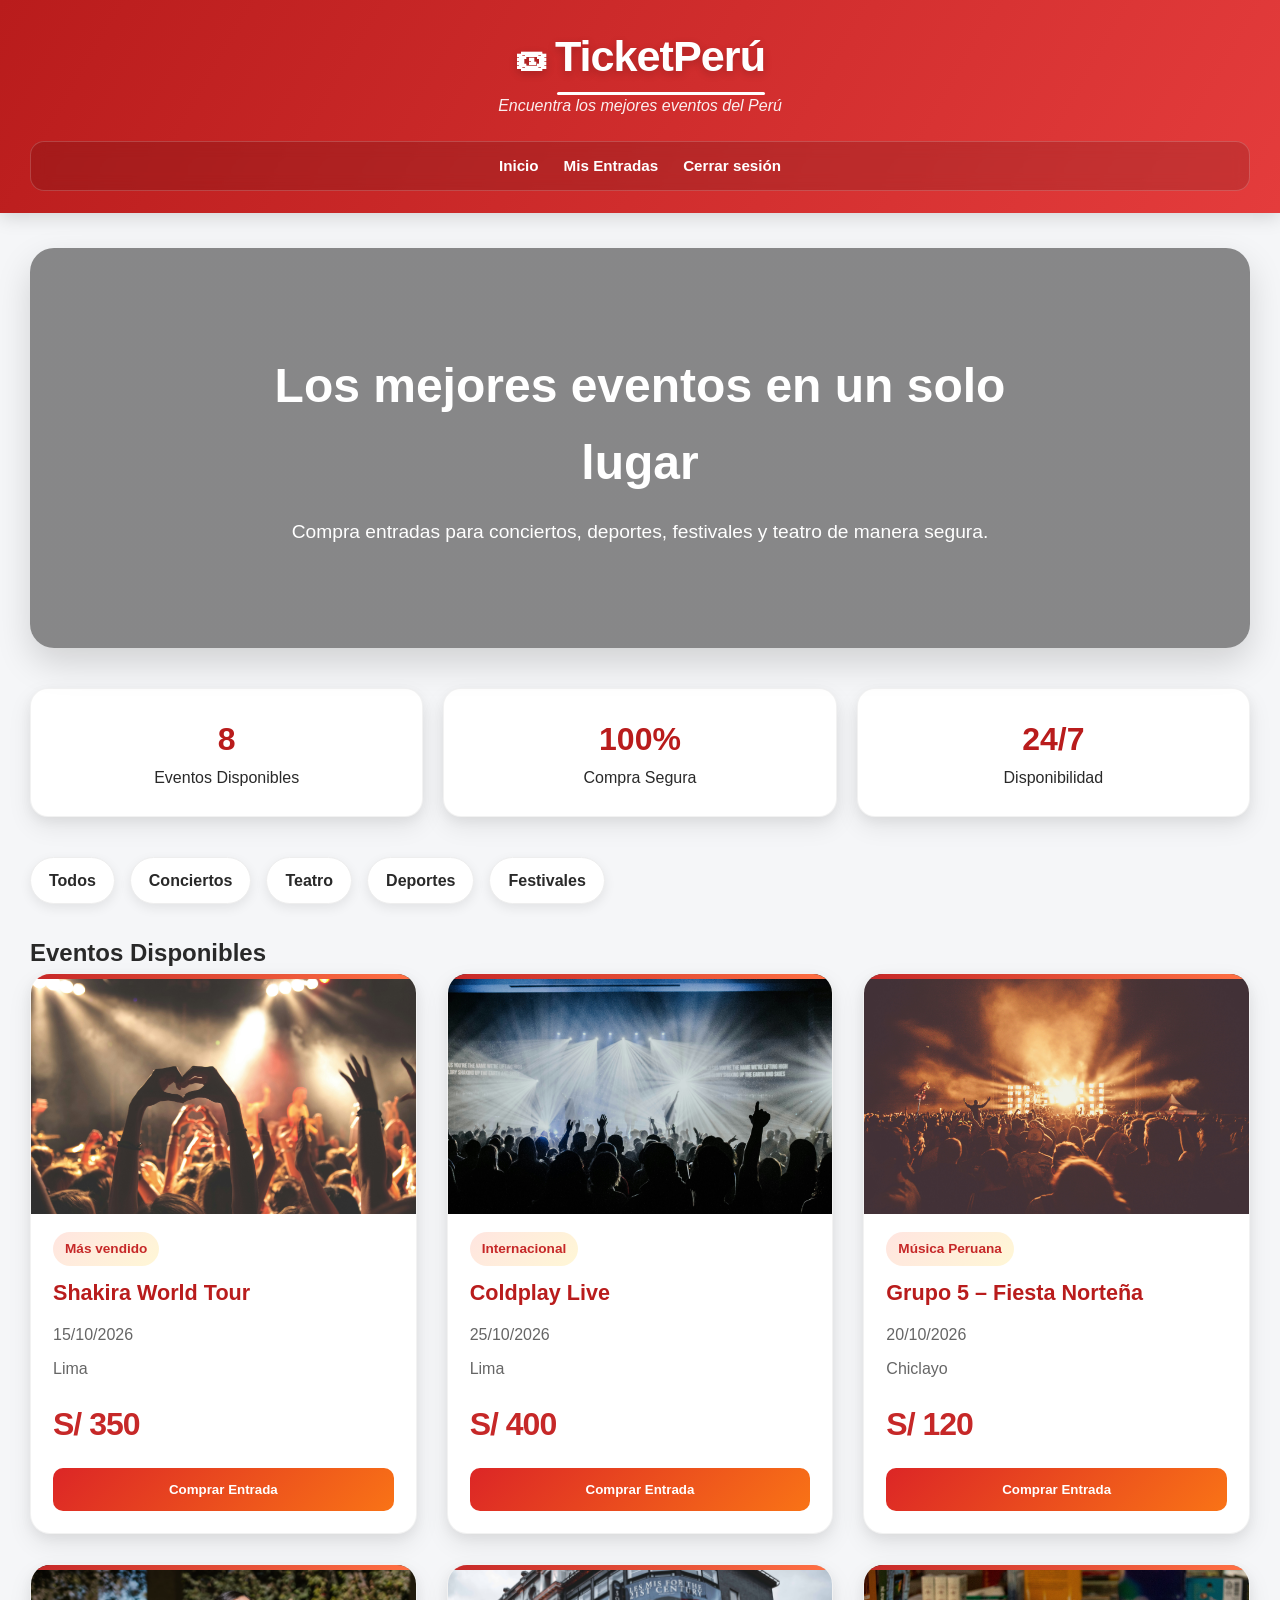
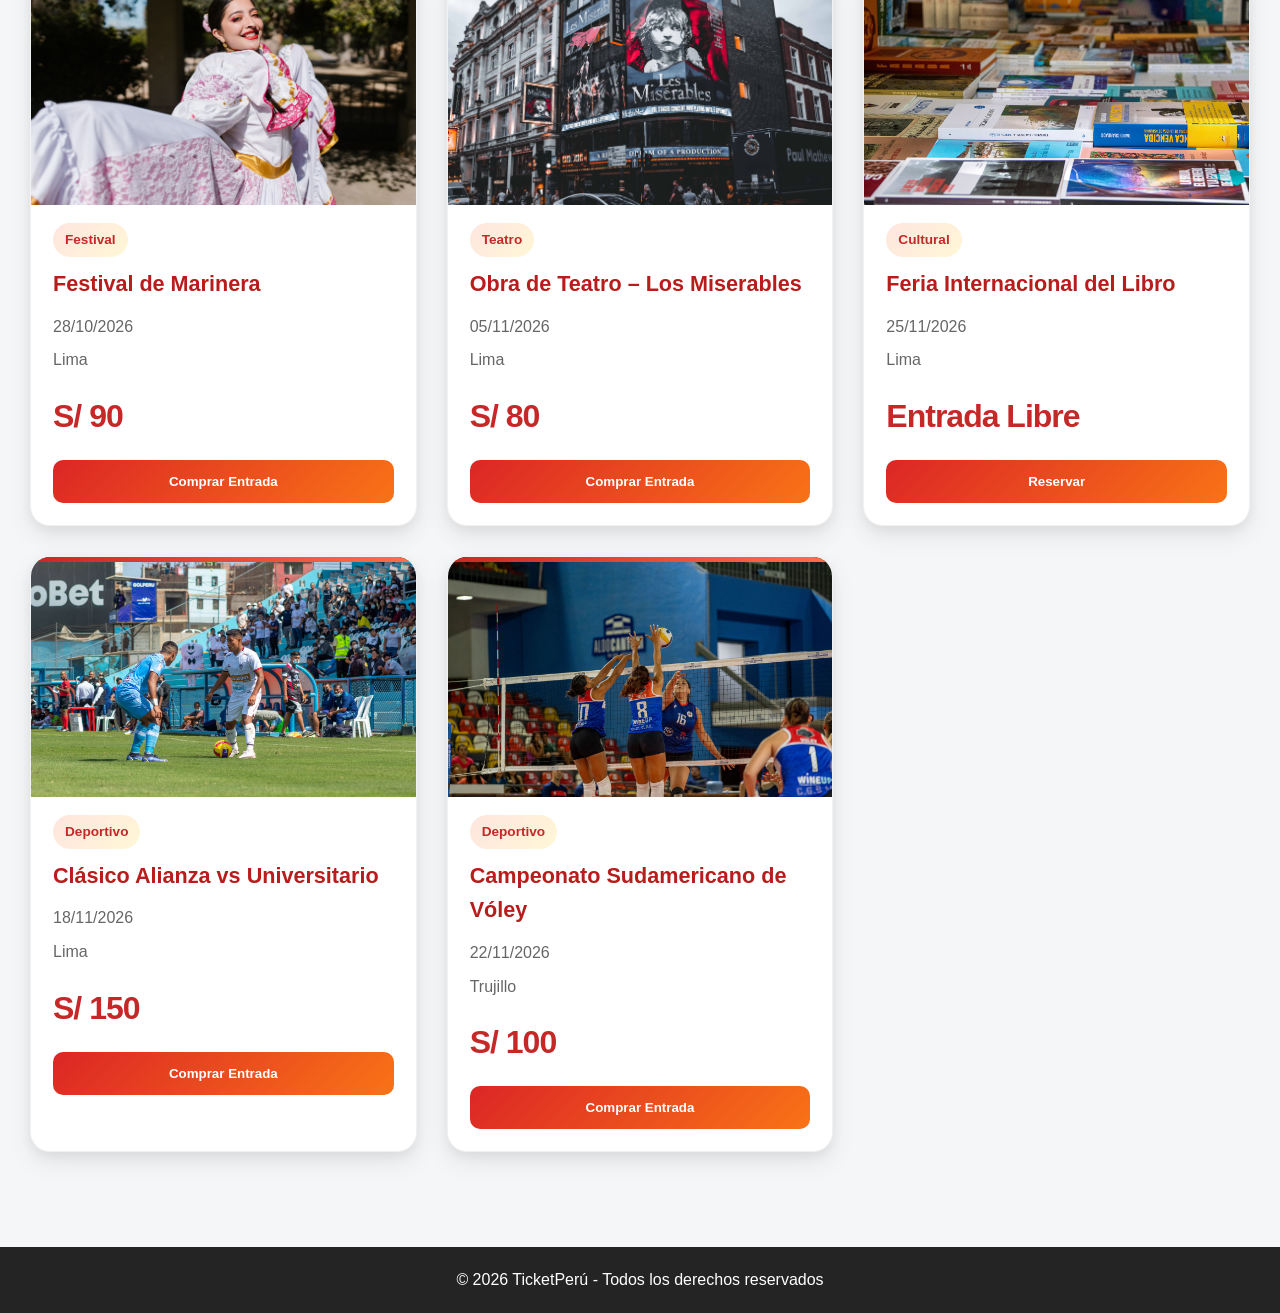
==== html/catalogo.html @ 8ddb6678 "Proyecto TicketPeru completo" ====
<!DOCTYPE html>
<html lang="es">

<head>
    <meta charset="UTF-8">
    <meta name="viewport" content="width=device-width, initial-scale=1.0">
    <title>Catálogo - TicketPerú</title>
    <link rel="stylesheet" href="../css/catalogo.css">
</head>

<body>

    <header>
        <h1>TicketPerú</h1>
        <p>Encuentra los mejores eventos del Perú</p>

        <nav>
            <a href="../index.html">Inicio</a>
            <a href="consulta.html">Mis Entradas</a>
             <button id="btn-cerrar">Cerrar sesión</button>
        </nav>
    </header>

    <main>

        <section class="hero">
            <div class="hero-content">
                <h2>Los mejores eventos en un solo lugar</h2>
                <p>Compra entradas para conciertos, deportes, festivales y teatro de manera segura.</p>
            </div>
        </section>

        <section class="stats">
            <div>
                <h3>8</h3>
                <p>Eventos Disponibles</p>
            </div>

            <div>
                <h3>100%</h3>
                <p>Compra Segura</p>
            </div>

            <div>
                <h3>24/7</h3>
                <p>Disponibilidad</p>
            </div>
        </section>

        <div class="categorias">

    <span onclick="filtrar('todos')">
        Todos
    </span>

    <span onclick="filtrar('conciertos')">
         Conciertos
    </span>

    <span onclick="filtrar('teatro')">
         Teatro
    </span>

    <span onclick="filtrar('deportes')">
         Deportes
    </span>

    <span onclick="filtrar('festivales')">
         Festivales
    </span>

</div>

        <h2>Eventos Disponibles</h2>

        <section class="grid-eventos">

    <!-- SHAKIRA -->
    <div class="evento" data-categoria="conciertos">

        <img src="../img/skra.jpg" alt="Shakira World Tour">

        <div class="evento-info">

            <span class="badge">
                Más vendido
            </span>

            <h3>Shakira World Tour</h3>

            <p> 15/10/2026</p>
            <p> Lima</p>

            <div class="precio">
                S/ 350
            </div>

            <button onclick="window.location.href='pago.html?evento=Shakira_World_Tour'">
                Comprar Entrada
            </button>

        </div>

    </div>

    <!-- COLDPLAY -->
    <div class="evento" data-categoria="conciertos">

        <img src="../img/clpy.jpg" alt="Coldplay Live">

        <div class="evento-info">

            <span class="badge">
                Internacional
            </span>

            <h3>Coldplay Live</h3>

            <p> 25/10/2026</p>
            <p> Lima</p>

            <div class="precio">
                S/ 400
            </div>

            <button onclick="window.location.href='pago.html?evento=Coldplay_Live'">
                Comprar Entrada
            </button>

        </div>

    </div>

    <!-- GRUPO 5 -->
    <div class="evento" data-categoria="conciertos">

        <img src="../img/gp5.jpg" alt="Grupo 5 - Fiesta Norteña">

        <div class="evento-info">

            <span class="badge">
                Música Peruana
            </span>

            <h3>Grupo 5 – Fiesta Norteña</h3>

            <p> 20/10/2026</p>
            <p> Chiclayo</p>

            <div class="precio">
                S/ 120
            </div>

            <button onclick="window.location.href='pago.html?evento=Grupo5_Fiesta_Norteña'">
                Comprar Entrada
            </button>

        </div>

    </div>

    <!-- FESTIVAL -->
    <div class="evento" data-categoria="festivales">

        <img src="../img/festivalM.jpg" alt="Festival de Marinera">

        <div class="evento-info">

            <span class="badge">
                Festival
            </span>

            <h3>Festival de Marinera</h3>

            <p> 28/10/2026</p>
            <p> Lima</p>

            <div class="precio">
                S/ 90
            </div>

            <button onclick="window.location.href='pago.html?evento=Festival_Marinera'">
                Comprar Entrada
            </button>

        </div>

    </div>

    <!-- BROADWAY -->
    <div class="evento" data-categoria="teatro">

        <img src="../img/broadway.jpg" alt="Obra de teatro">

        <div class="evento-info">

            <span class="badge">
                Teatro
            </span>

            <h3>Obra de Teatro – Los Miserables</h3>

            <p> 05/11/2026</p>
            <p> Lima</p>

            <div class="precio">
                S/ 80
            </div>

            <button onclick="window.location.href='pago.html?evento=Broadway_Teatro'">
                Comprar Entrada
            </button>

        </div>

    </div>

    <!-- FERIA LIBRO -->
    <div class="evento" data-categoria="teatro">

        <img src="../img/libro.jpg" alt="Feria del Libro">

        <div class="evento-info">

            <span class="badge">
                Cultural
            </span>

            <h3>Feria Internacional del Libro</h3>

            <p> 25/11/2026</p>
            <p> Lima</p>

            <div class="precio">
                Entrada Libre
            </div>

            <button onclick="window.location.href='pago.html?evento=Feria_Libro'">
                Reservar
            </button>

        </div>

    </div>

    <!-- FUTBOL -->
    <div class="evento" data-categoria="deportes">

        <img src="../img/futbol.jpg" alt="Clásico Alianza vs Universitario">

        <div class="evento-info">

            <span class="badge">
                Deportivo
            </span>

            <h3>Clásico Alianza vs Universitario</h3>

            <p> 18/11/2026</p>
            <p> Lima</p>

            <div class="precio">
                S/ 150
            </div>

            <button onclick="window.location.href='pago.html?evento=Clasico_Futbol'">
                Comprar Entrada
            </button>

        </div>

    </div>

    <!-- VOLEY -->
    <div class="evento" data-categoria="deportes">

        <img src="../img/voley.jpg" alt="Campeonato Sudamericano de Vóley">

        <div class="evento-info">

            <span class="badge">
                Deportivo
            </span>

            <h3>Campeonato Sudamericano de Vóley</h3>

            <p> 22/11/2026</p>
            <p> Trujillo</p>

            <div class="precio">
                S/ 100
            </div>

            <button onclick="window.location.href='pago.html?evento=Sudamericano_Voley'">
                Comprar Entrada
            </button>

        </div>

    </div>

</section>

    </main>

    <footer>
        <p>© 2026 TicketPerú - Todos los derechos reservados</p>
    </footer>

<script>

function filtrar(categoria){

    const eventos =
        document.querySelectorAll(".evento");

    eventos.forEach(evento => {

        if(
            categoria === "todos" ||
            evento.dataset.categoria === categoria
        ){

            evento.style.display = "block";

        } else {

            evento.style.display = "none";
        }

    });
}

/* CERRAR SESIÓN */

const btnCerrar =
    document.getElementById("btn-cerrar");

btnCerrar?.addEventListener("click", () => {

    if (!confirm("¿Desea cerrar sesión?")) {
        return;
    }

    sessionStorage.removeItem("usuario");

    window.location.href = "login.html";
});

</script>

 <script type="module" src="../js/auth/auth.js"></script>

</body>

</html>
---- css/catalogo.css ----
*{
    margin:0;
    padding:0;
    box-sizing:border-box;
}

body{
    font-family:'Segoe UI',Arial,sans-serif;
    background:#f5f6f8;
    color:#292929;
    line-height:1.6;
    min-height:100vh;
}

header{
    background:linear-gradient(120deg,#b91c1c,#ef4444,#f97316);
    background-size:250% 250%;
    animation:moverGradiente 12s ease infinite;
    color:white;
    padding:22px 30px;
    text-align:center;
    box-shadow:0 4px 18px rgba(0,0,0,.15);
}

header h1{
    display:inline-block;
    position:relative;
    font-family:'Trebuchet MS','Segoe UI',sans-serif;
    font-size:2.7rem;
    font-weight:800;
    letter-spacing:-1px;
    margin-bottom:2px;
    text-shadow:0 3px 8px rgba(0,0,0,.18);
}

header h1::before{
    content:"🎟";
    margin-right:9px;
    font-size:2rem;
}

header h1::after{
    content:"";
    position:absolute;
    left:42px;
    right:0;
    bottom:-4px;
    height:3px;
    background:white;
    border-radius:10px;
}

header p{
    font-size:1rem;
    font-style:italic;
    opacity:.92;
}

nav{
    display:flex;
    justify-content:center;
    align-items:center;
    gap:25px;
    flex-wrap:wrap;
    margin-top:22px;
    padding:12px 15px;
    background:rgba(0,0,0,.12);
    border:1px solid rgba(255,255,255,.18);
    border-radius:14px;
    backdrop-filter:blur(8px);
}

nav a,
nav button{
    color:white;
    text-decoration:none;
    font-weight:600;
    font-size:.95rem;
    background:none;
    border:none;
    cursor:pointer;
    position:relative;
}

nav a::after,
nav button::after{
    content:"";
    position:absolute;
    left:0;
    bottom:-6px;
    width:0;
    height:2px;
    background:white;
    transition:.3s;
}

nav a:hover::after,
nav button:hover::after{
    width:100%;
}

main{
    width:100%;
    max-width:1300px;
    margin:auto;
    padding:35px 30px;
}

.hero{
    position:relative;
    height:400px;
    border-radius:24px;
    overflow:hidden;
    margin-bottom:40px;
    background:
    linear-gradient(rgba(0,0,0,.45),rgba(0,0,0,.45)),
    url("../img/banner.jpg");
    background-size:cover;
    background-position:center;
    display:flex;
    justify-content:center;
    align-items:center;
    text-align:center;
    color:white;
    box-shadow:0 15px 35px rgba(0,0,0,.15);
}

.hero-content{
    max-width:800px;
    padding:20px;
}

.hero-content h2{
    font-size:3rem;
    margin-bottom:15px;
    color:white;
}

.hero-content p{
    font-size:1.2rem;
}

.stats{
    display:grid;
    grid-template-columns:repeat(auto-fit,minmax(220px,1fr));
    gap:20px;
    margin-bottom:40px;
}

.stats div{
    background:white;
    border-radius:18px;
    padding:25px;
    text-align:center;
    border:1px solid rgba(0,0,0,.05);
    box-shadow:
    0 10px 25px rgba(0,0,0,.08),
    0 4px 12px rgba(0,0,0,.05);
    transition:.3s;
}

.stats div:hover{
    transform:translateY(-4px);
}

.stats h3{
    color:#b91c1c;
    font-size:2rem;
}

.categorias{
    display:flex;
    flex-wrap:wrap;
    gap:15px;
    margin-bottom:30px;
}

.categorias span{
    background:white;
    padding:10px 18px;
    border-radius:30px;
    cursor:pointer;
    font-weight:600;
    border:1px solid #eee;
    box-shadow:0 4px 12px rgba(0,0,0,.08);
    transition:.3s;
}

.categorias span:hover{
    background:#c62828;
    color:white;
}

.categoria-activa{
    background:#c62828 !important;
    color:white !important;
}

.grid-eventos{
    display:grid;
    grid-template-columns:repeat(auto-fit,minmax(300px,1fr));
    gap:30px;
}

.evento{
    position:relative;
    background:white;
    border-radius:20px;
    overflow:hidden;
    border:1px solid rgba(0,0,0,.05);
    box-shadow:
    0 10px 25px rgba(0,0,0,.08),
    0 4px 12px rgba(0,0,0,.05);
    transition:.35s ease;
    animation:aparecerCard .6s ease;
}

.evento::before{
    content:"";
    position:absolute;
    top:0;
    left:0;
    width:100%;
    height:5px;
    background:linear-gradient(90deg,#c62828,#ff7043);
}

.evento:hover{
    transform:translateY(-8px) scale(1.02);
}

.evento img{
    width:100%;
    height:240px;
    object-fit:cover;
    display:block;
    transition:.4s;
}

.evento:hover img{
    transform:scale(1.05);
}

.badge{
    display:inline-block;
    margin:18px 22px 10px;
    padding:6px 12px;
    border-radius:20px;
    background:
    linear-gradient(
        135deg,
        #ffe5e0,
        #fff7d6
    );
    color:#c62828;
    font-size:.85rem;
    font-weight:600;
}

.evento h3{
    margin:0 22px 12px;
    color:#b91c1c;
    font-size:1.35rem;
}

.evento p{
    margin:0 22px 8px;
    color:#666;
}

.precio{
    margin:18px 22px;
    color:#c62828;
    font-size:2rem;
    font-weight:800;
    letter-spacing:-1px;
}

.evento button{
    width:calc(100% - 44px);
    margin:0 22px 22px;
    border:none;
    border-radius:10px;
    padding:14px;
    background:linear-gradient(
        135deg,
        #dc2626,
        #f97316
    );
    color:white;
    font-weight:700;
    cursor:pointer;
    position:relative;
    overflow:hidden;
    transition:.3s;
}

.evento button:hover{
    transform:translateY(-2px);
    box-shadow:0 8px 20px rgba(220,38,38,.25);
}

.evento button::after{
    content:"→";
    position:absolute;
    right:18px;
    opacity:0;
    transition:.3s;
}

.evento button:hover::after{
    opacity:1;
    right:14px;
}

#btnPanelAdmin{
    display:none;
}

footer{
    margin-top:60px;
    background:#242424;
    color:white;
    text-align:center;
    padding:20px;
}

@keyframes moverGradiente{
    0%{background-position:0% 50%;}
    50%{background-position:100% 50%;}
    100%{background-position:0% 50%;}
}

@keyframes aparecerCard{
    from{
        opacity:0;
        transform:translateY(20px);
    }

    to{
        opacity:1;
        transform:translateY(0);
    }
}

@media(max-width:900px){

    main{
        padding:30px 20px;
    }

    .hero{
        height:300px;
    }

    .hero-content h2{
        font-size:2.4rem;
    }
}

@media(max-width:600px){

    header{
        padding:18px 15px;
    }

    header h1{
        font-size:2.2rem;
    }

    nav{
        flex-direction:column;
        gap:15px;
    }

    main{
        padding:25px 15px;
    }

    .hero{
        height:260px;
    }

    .hero-content h2{
        font-size:2rem;
    }

    .hero-content p{
        font-size:1rem;
    }

    .stats{
        grid-template-columns:1fr;
    }

    .grid-eventos{
        grid-template-columns:1fr;
    }

    .evento img{
        height:220px;
    }
}
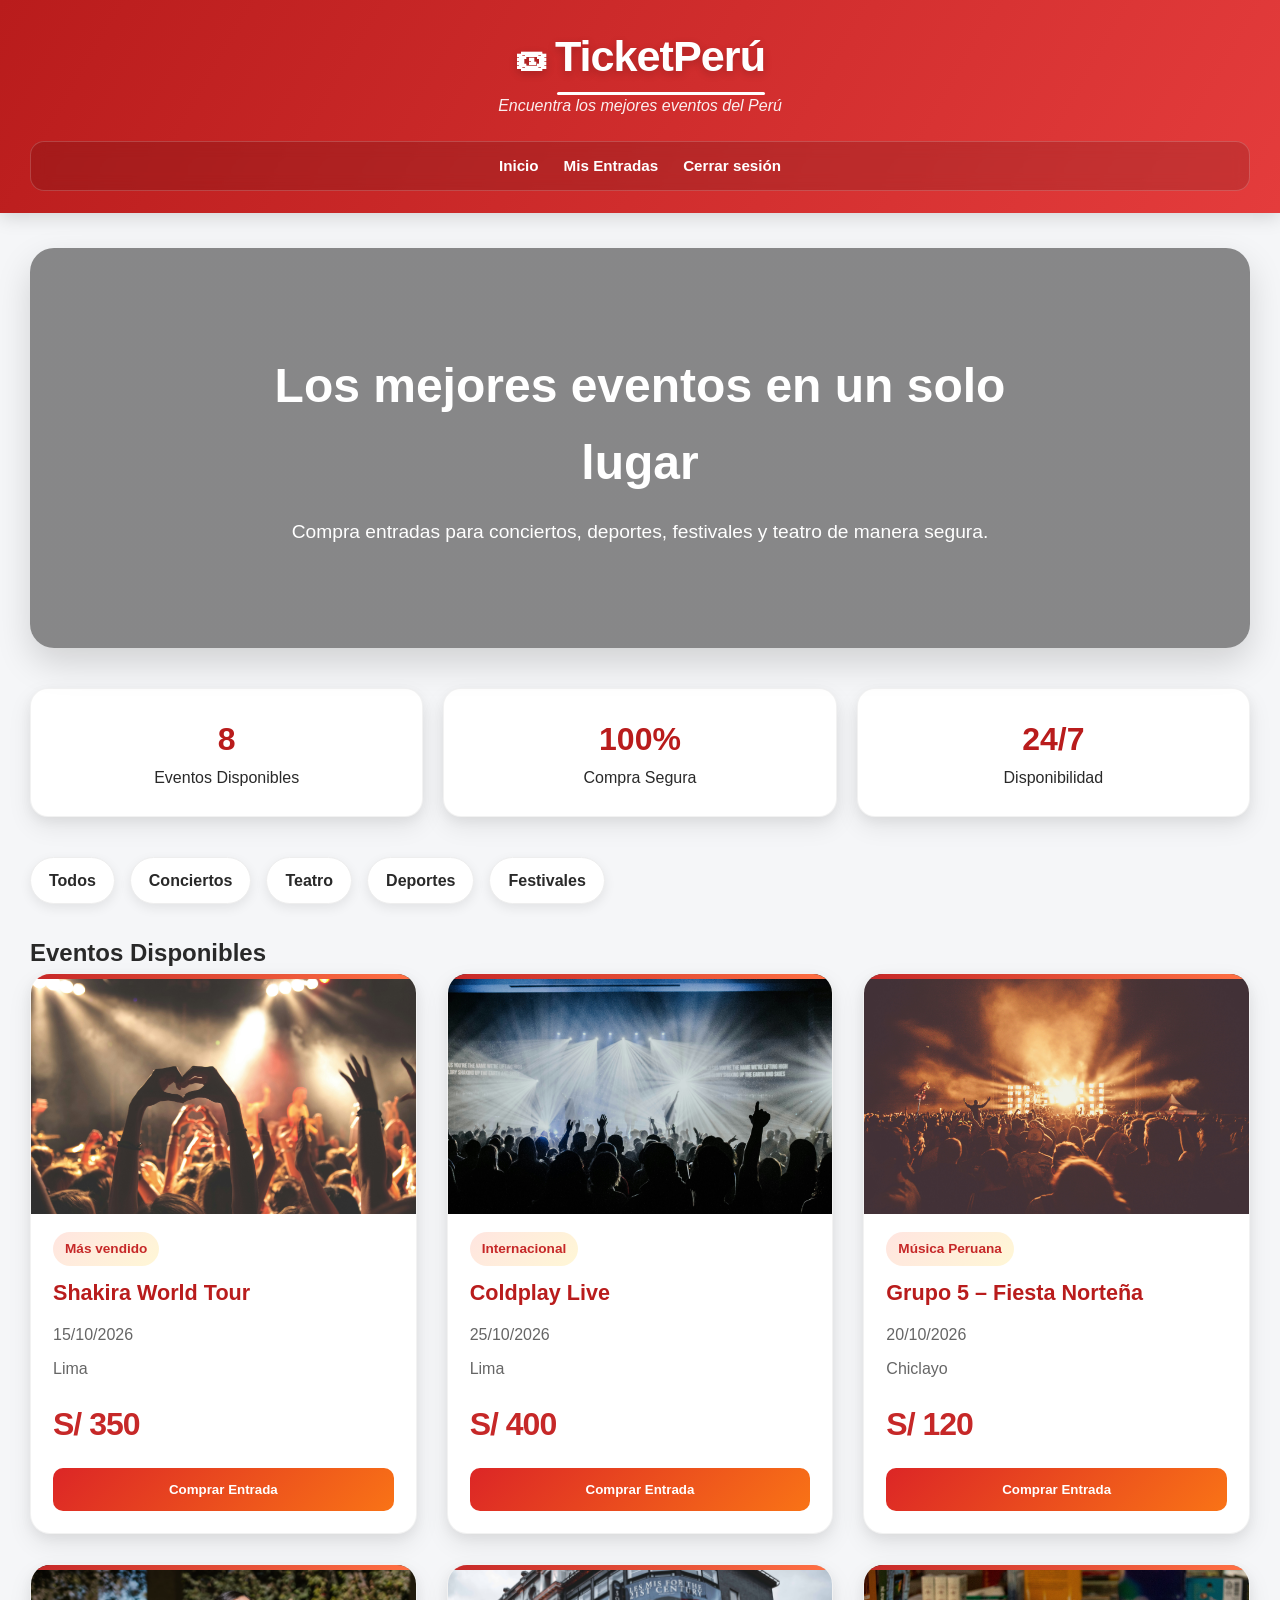
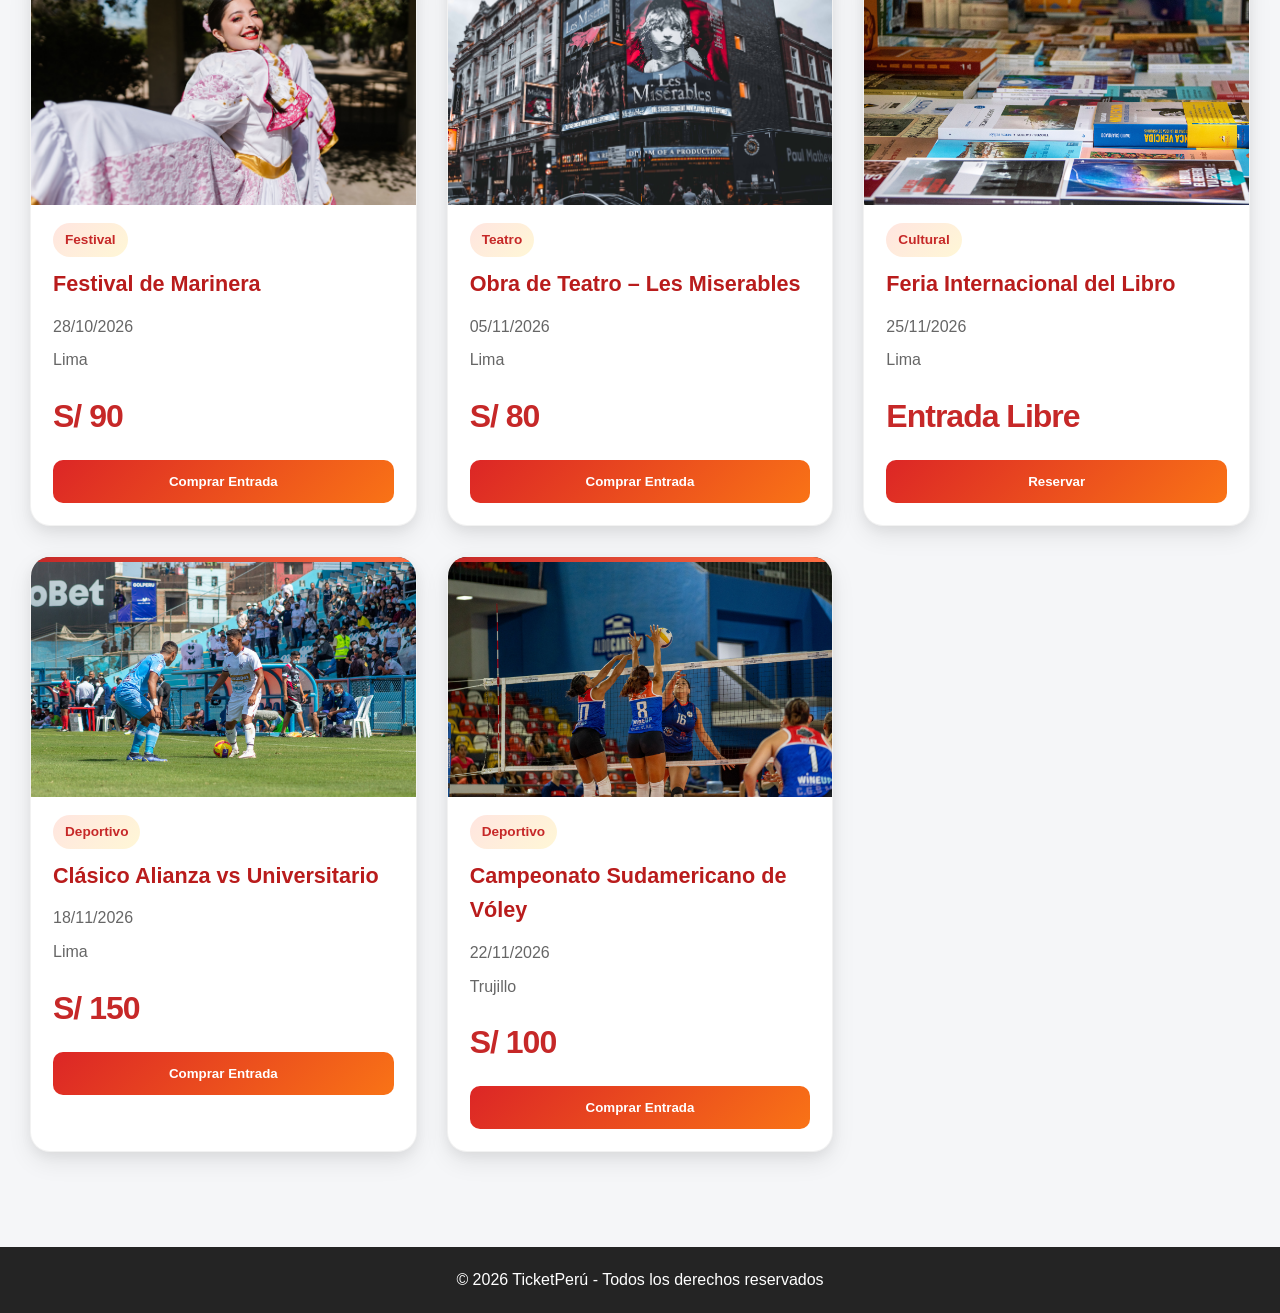
==== commit 1709d6db: "Update title" ====
--- a/html/catalogo.html
+++ b/html/catalogo.html
@@ -187,7 +187,7 @@
 
     </div>
 
-    <!-- BROADWAY -->
+    <!-- OBRA -->
     <div class="evento" data-categoria="teatro">
 
         <img src="../img/broadway.jpg" alt="Obra de teatro">
@@ -198,7 +198,7 @@
                 Teatro
             </span>
 
-            <h3>Obra de Teatro – Los Miserables</h3>
+            <h3>Obra de Teatro – Les Miserables</h3>
 
             <p> 05/11/2026</p>
             <p> Lima</p>
@@ -353,4 +353,4 @@
 
 </body>
 
-</html>+</html>
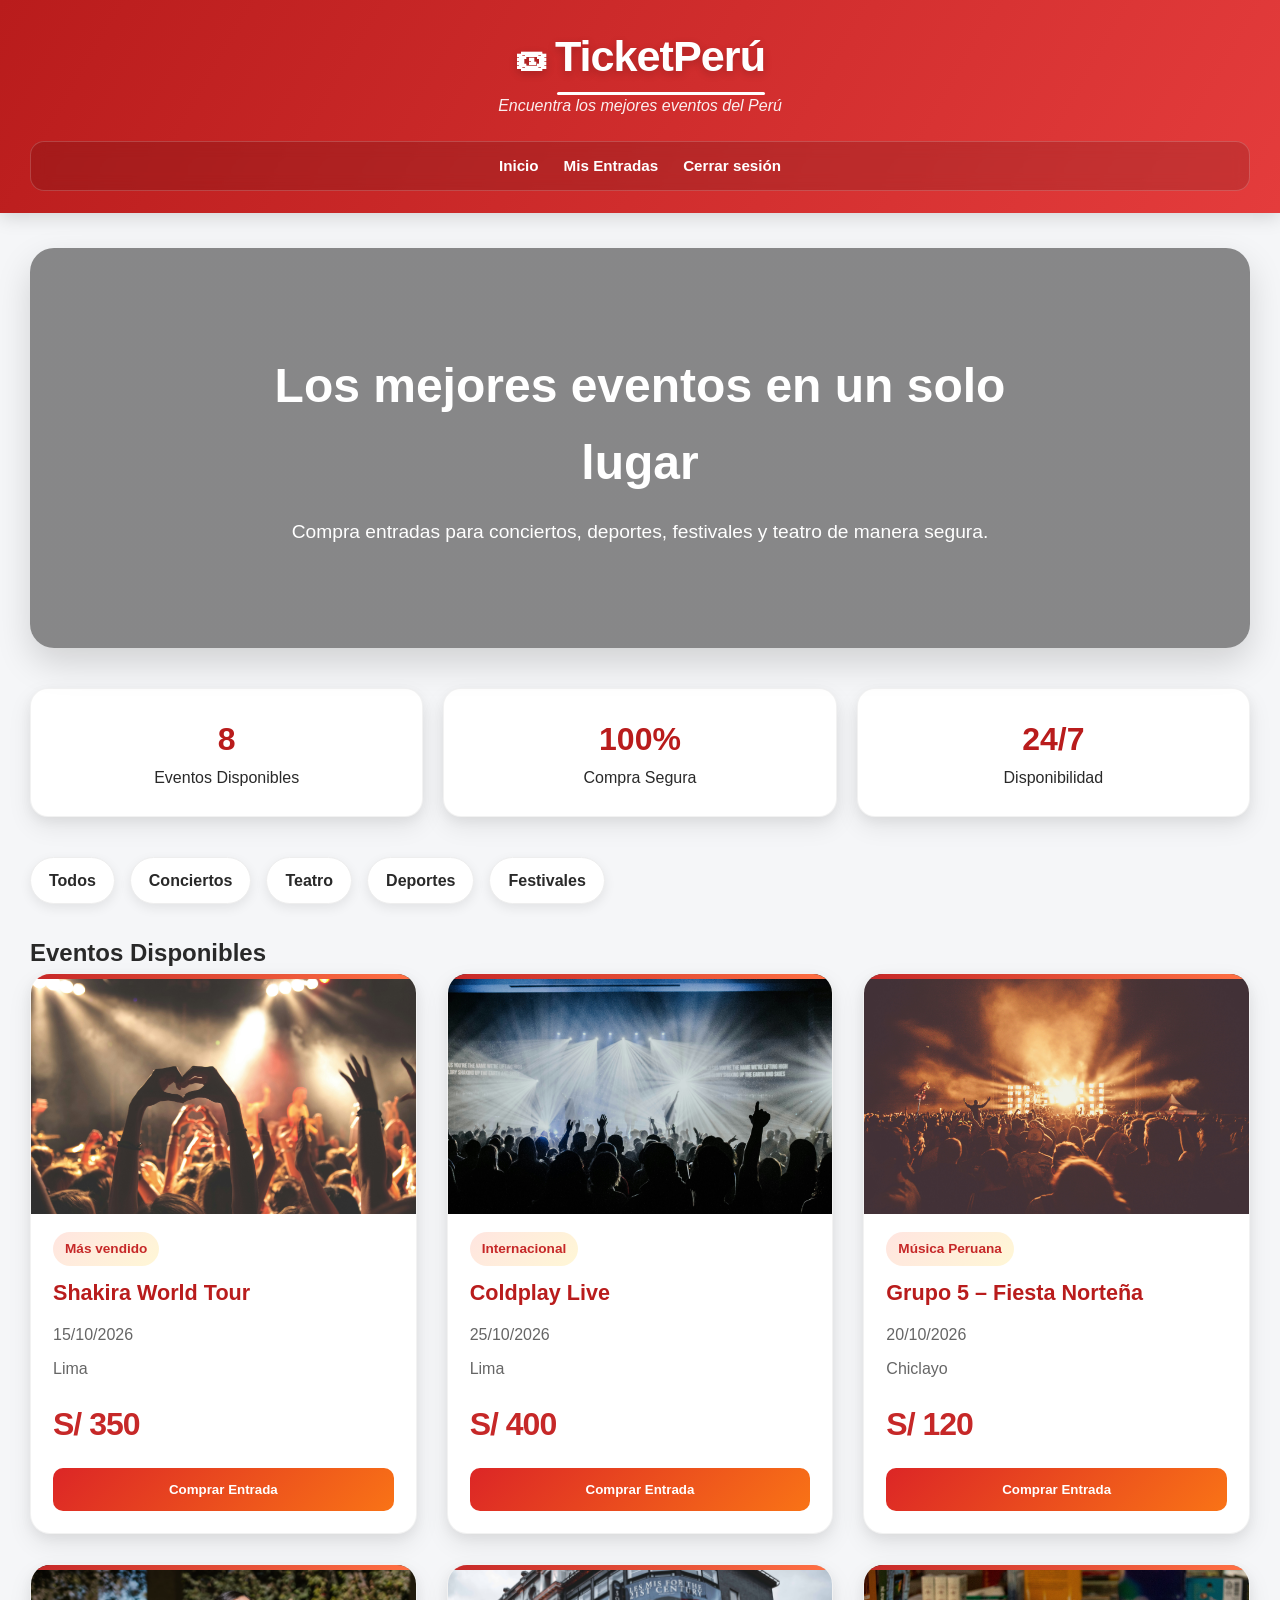
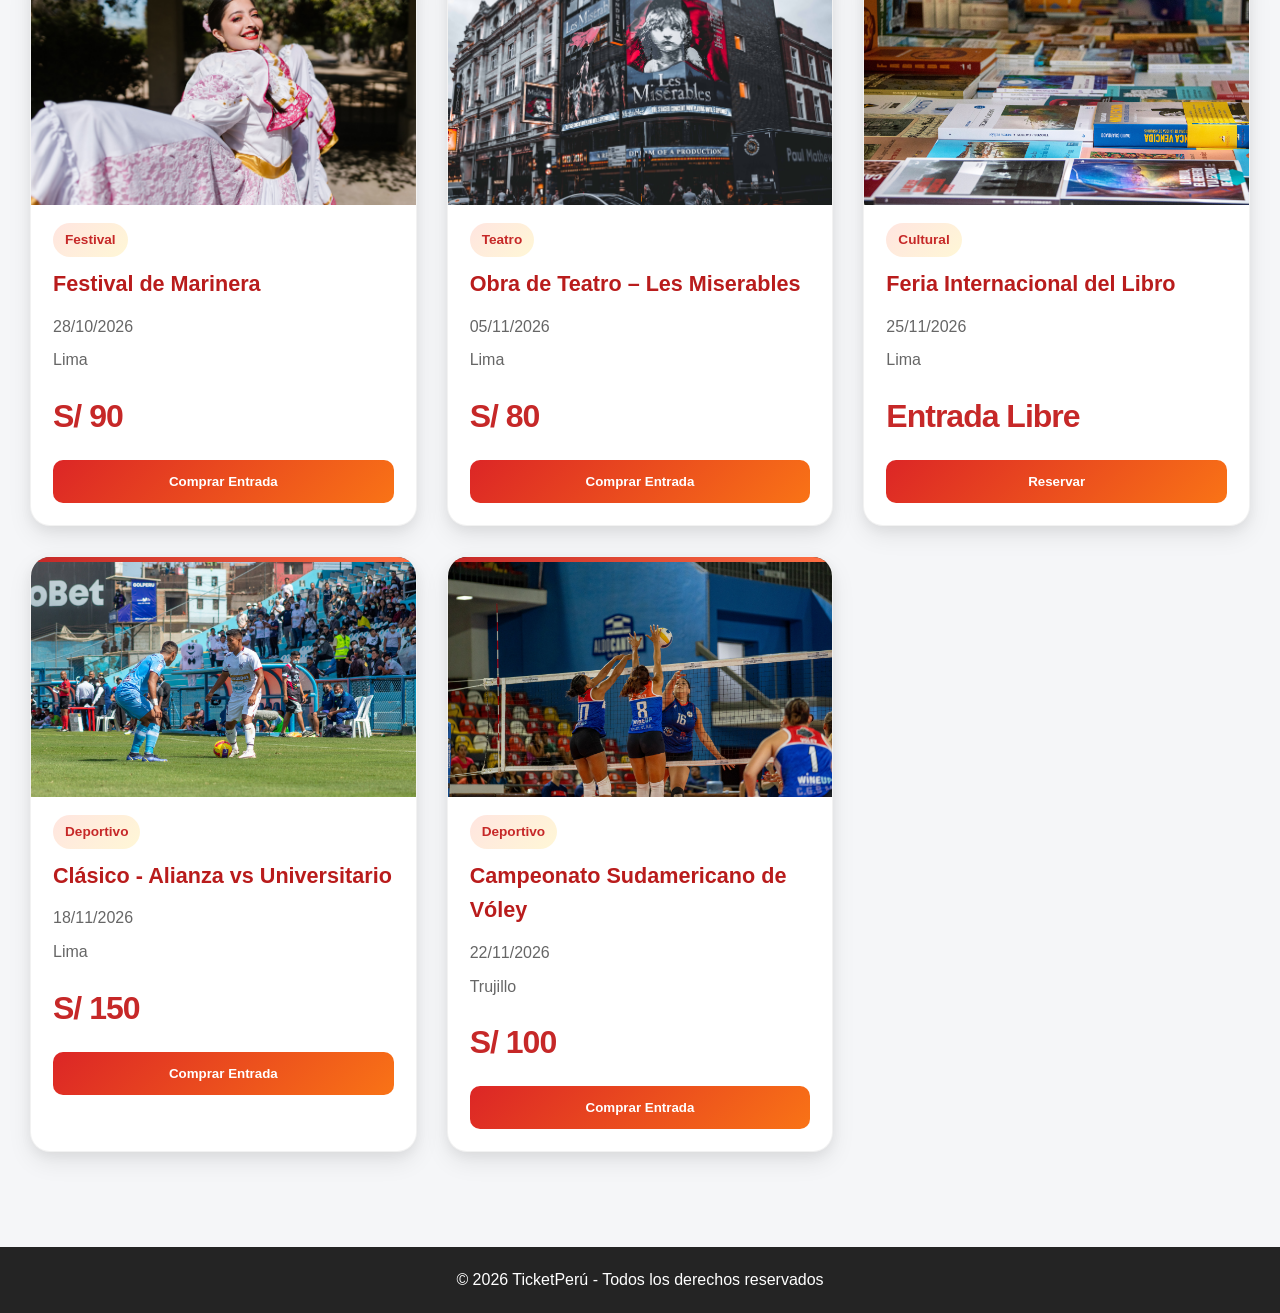
==== commit f20a6f41: "Proyecto TicketPeru completo" ====
--- a/html/catalogo.html
+++ b/html/catalogo.html
@@ -254,7 +254,7 @@
                 Deportivo
             </span>
 
-            <h3>Clásico Alianza vs Universitario</h3>
+            <h3>Clásico - Alianza vs Universitario</h3>
 
             <p> 18/11/2026</p>
             <p> Lima</p>
